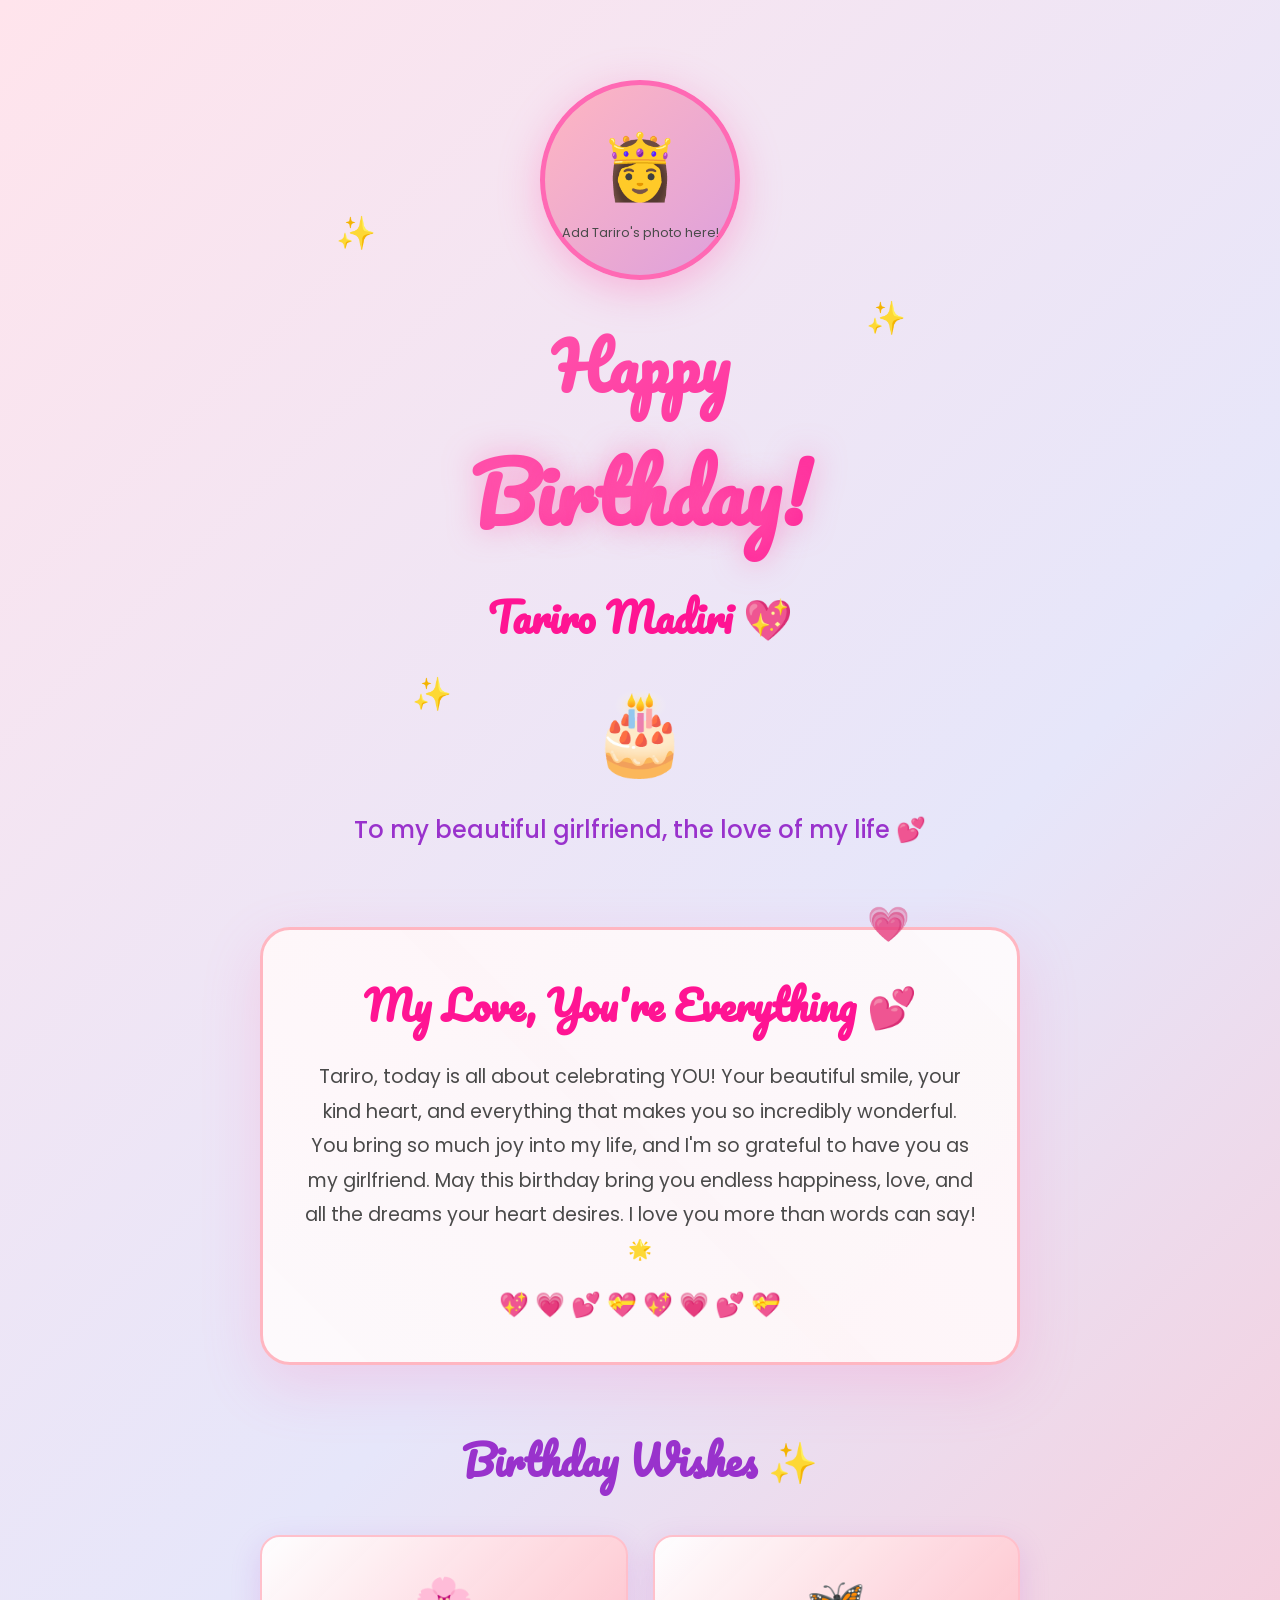
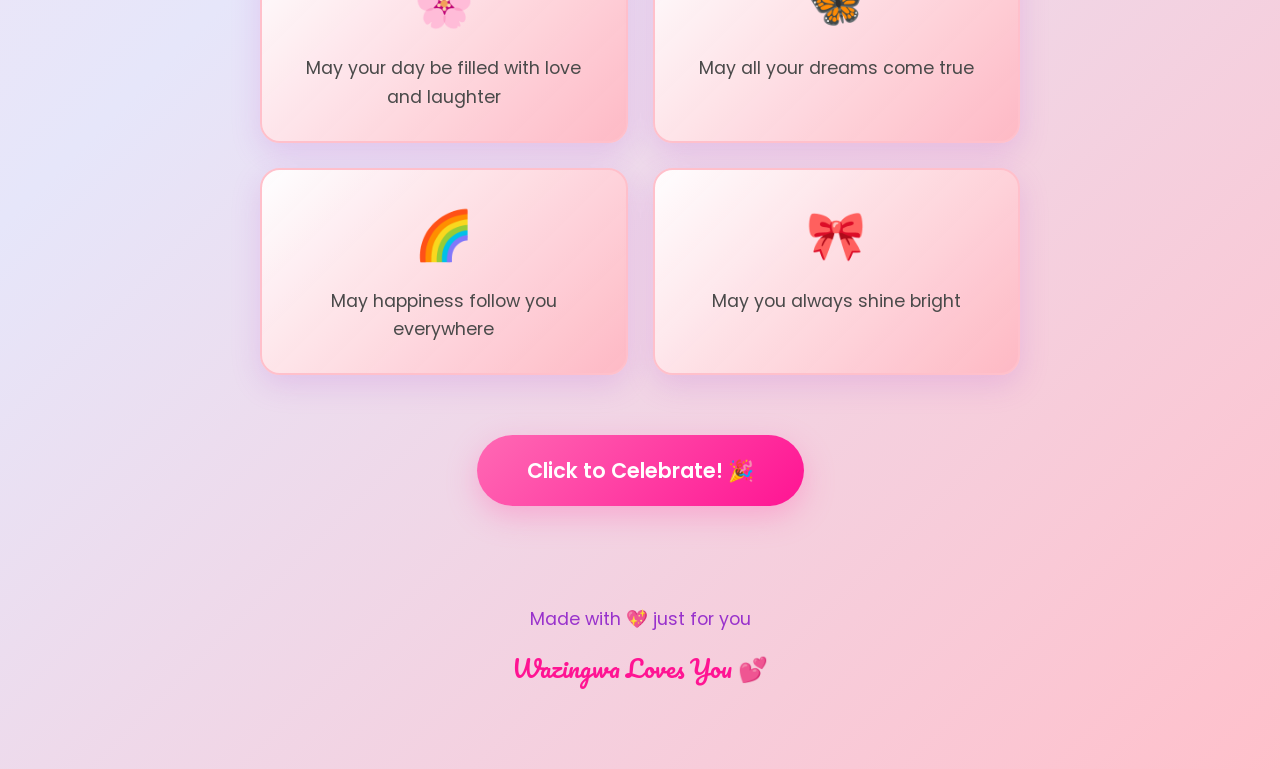
==== birthday-surprise/index.html @ 9240815d "Add birthday surprise website for Tariro with girly theme and animations" ====
<!DOCTYPE html>
<html lang="en">
<head>
  <meta charset="UTF-8" />
  <meta name="viewport" content="width=device-width, initial-scale=1.0" />
  <title>Happy Birthday Tariro! 🎂💖</title>
  <meta name="description" content="A special birthday surprise for Tariro Madiri!" />
  <meta name="theme-color" content="#ff69b4" />

  <!-- Fonts -->
  <link rel="preconnect" href="https://fonts.googleapis.com">
  <link rel="preconnect" href="https://fonts.gstatic.com" crossorigin>
  <link href="https://fonts.googleapis.com/css2?family=Pacifico&family=Poppins:wght@300;400;500;600;700&display=swap" rel="stylesheet">
  <link rel="stylesheet" href="style.css" />
</head>
<body>

  <div class="confetti-container" id="confetti"></div>

  <main class="birthday-container">
    
    <div class="birthday-header">
      <div class="sparkle sparkle-1">✨</div>
      <div class="sparkle sparkle-2">✨</div>
      <div class="sparkle sparkle-3">✨</div>
      
      <div class="photo-container">
        <img src="tariro.jpg" alt="Tariro Madiri" class="birthday-photo" onerror="this.style.display='none'; this.nextElementSibling.style.display='flex';" />
        <div class="photo-fallback">
          <span class="fallback-emoji">👸</span>
          <span class="fallback-text">Add Tariro's photo here!</span>
        </div>
      </div>
      
      <h1 class="birthday-title">
        <span class="title-line">Happy</span>
        <span class="title-line highlight">Birthday!</span>
      </h1>
      
      <h2 class="birthday-name">Tariro Madiri 💖</h2>
      
      <div class="cake-emoji">🎂</div>
      
      <p class="subtitle">To my beautiful girlfriend, the love of my life 💕</p>
    </div>

    <div class="message-card">
      <div class="card-content">
        <h2 class="card-title">My Love, You're Everything 💕</h2>
        <p class="card-text">
          Tariro, today is all about celebrating YOU! Your beautiful smile, your kind heart, and everything that makes you so incredibly wonderful.
          You bring so much joy into my life, and I'm so grateful to have you as my girlfriend.
          May this birthday bring you endless happiness, love, and all the dreams your heart desires. I love you more than words can say! 🌟
        </p>
        <div class="heart-rain">💖 💗 💕 💝 💖 💗 💕 💝</div>
      </div>
    </div>

    <div class="wishes-section">
      <h3 class="wishes-title">Birthday Wishes ✨</h3>
      
      <div class="wish-grid">
        <div class="wish-card">
          <span class="wish-icon">🌸</span>
          <p class="wish-text">May your day be filled with love and laughter</p>
        </div>
        <div class="wish-card">
          <span class="wish-icon">🦋</span>
          <p class="wish-text">May all your dreams come true</p>
        </div>
        <div class="wish-card">
          <span class="wish-icon">🌈</span>
          <p class="wish-text">May happiness follow you everywhere</p>
        </div>
        <div class="wish-card">
          <span class="wish-icon">🎀</span>
          <p class="wish-text">May you always shine bright</p>
        </div>
      </div>
    </div>

    <div class="celebration-section">
      <button class="celebrate-btn" id="celebrateBtn">
        <span class="btn-text">Click to Celebrate! 🎉</span>
      </button>
    </div>

    <div class="footer">
      <p>Made with 💖 just for you</p>
      <p class="love-message">Wazingwa Loves You 💕</p>
    </div>

  </main>

  <script src="script.js"></script>
</body>
</html>
---- birthday-surprise/style.css ----
* {
  margin: 0;
  padding: 0;
  box-sizing: border-box;
}

:root {
  --pink-light: #ffb6c1;
  --pink-medium: #ff69b4;
  --pink-dark: #ff1493;
  --purple-light: #dda0dd;
  --purple-medium: #ba55d3;
  --purple-dark: #9932cc;
  --pastel-pink: #ffc0cb;
  --pastel-purple: #e6e6fa;
  --pastel-lavender: #f5f5ff;
  --white: #ffffff;
  --text-dark: #4a4a4a;
  --gradient-pink: linear-gradient(135deg, #ff69b4 0%, #ff1493 100%);
  --gradient-purple: linear-gradient(135deg, #ba55d3 0%, #9932cc 100%);
  --gradient-rainbow: linear-gradient(135deg, #ff69b4 0%, #ff6b6b 25%, #ffd93d 50%, #6bcb77 75%, #4d96ff 100%);
}

body {
  font-family: 'Poppins', sans-serif;
  background: linear-gradient(135deg, #ffe4ec 0%, #e6e6fa 50%, #ffc0cb 100%);
  min-height: 100vh;
  overflow-x: hidden;
  position: relative;
}

.confetti-container {
  position: fixed;
  top: 0;
  left: 0;
  width: 100%;
  height: 100%;
  pointer-events: none;
  z-index: 1000;
  overflow: hidden;
}

.confetti {
  position: absolute;
  width: 10px;
  height: 10px;
  animation: confetti-fall linear forwards;
}

@keyframes confetti-fall {
  0% {
    transform: translateY(-100vh) rotate(0deg);
    opacity: 1;
  }
  100% {
    transform: translateY(100vh) rotate(720deg);
    opacity: 0;
  }
}

.birthday-container {
  max-width: 800px;
  margin: 0 auto;
  padding: 40px 20px;
  position: relative;
  z-index: 1;
}

.birthday-header {
  text-align: center;
  padding: 40px 20px;
  position: relative;
  animation: fadeInDown 1s ease-out;
}

.photo-container {
  width: 200px;
  height: 200px;
  margin: 0 auto 30px;
  position: relative;
  animation: photoFloat 3s ease-in-out infinite;
}

@keyframes photoFloat {
  0%, 100% {
    transform: translateY(0);
  }
  50% {
    transform: translateY(-10px);
  }
}

.birthday-photo {
  width: 100%;
  height: 100%;
  object-fit: cover;
  border-radius: 50%;
  border: 5px solid var(--pink-medium);
  box-shadow: 0 10px 40px rgba(255, 105, 180, 0.4);
  animation: photoGlow 2s ease-in-out infinite;
}

@keyframes photoGlow {
  0%, 100% {
    box-shadow: 0 10px 40px rgba(255, 105, 180, 0.4);
  }
  50% {
    box-shadow: 0 10px 60px rgba(255, 105, 180, 0.6);
  }
}

.photo-fallback {
  display: none;
  width: 100%;
  height: 100%;
  border-radius: 50%;
  background: linear-gradient(135deg, var(--pink-light) 0%, var(--purple-light) 100%);
  border: 5px solid var(--pink-medium);
  flex-direction: column;
  align-items: center;
  justify-content: center;
  box-shadow: 0 10px 40px rgba(255, 105, 180, 0.4);
}

.fallback-emoji {
  font-size: 4rem;
}

.fallback-text {
  font-size: 0.8rem;
  color: var(--text-dark);
  margin-top: 10px;
  padding: 0 10px;
  text-align: center;
}

.birthday-name {
  font-family: 'Pacifico', cursive;
  font-size: 2.5rem;
  color: var(--pink-dark);
  margin: 20px 0;
  animation: fadeIn 1s ease-out 0.3s both;
}

@keyframes fadeInDown {
  from {
    opacity: 0;
    transform: translateY(-30px);
  }
  to {
    opacity: 1;
    transform: translateY(0);
  }
}

.sparkle {
  position: absolute;
  font-size: 2rem;
  animation: sparkle 1.5s ease-in-out infinite;
}

.sparkle-1 {
  top: 20%;
  left: 10%;
  animation-delay: 0s;
}

.sparkle-2 {
  top: 30%;
  right: 15%;
  animation-delay: 0.5s;
}

.sparkle-3 {
  bottom: 20%;
  left: 20%;
  animation-delay: 1s;
}

@keyframes sparkle {
  0%, 100% {
    opacity: 0.3;
    transform: scale(0.8);
  }
  50% {
    opacity: 1;
    transform: scale(1.2);
  }
}

.birthday-title {
  font-family: 'Pacifico', cursive;
  font-size: 4rem;
  margin-bottom: 20px;
  background: var(--gradient-pink);
  -webkit-background-clip: text;
  -webkit-text-fill-color: transparent;
  background-clip: text;
  animation: titlePulse 2s ease-in-out infinite;
}

@keyframes titlePulse {
  0%, 100% {
    transform: scale(1);
  }
  50% {
    transform: scale(1.05);
  }
}

.title-line {
  display: block;
}

.highlight {
  font-size: 5rem;
  text-shadow: 0 0 30px rgba(255, 105, 180, 0.5);
}

.cake-emoji {
  font-size: 5rem;
  margin: 20px 0;
  animation: bounce 1s ease-in-out infinite;
}

@keyframes bounce {
  0%, 100% {
    transform: translateY(0);
  }
  50% {
    transform: translateY(-20px);
  }
}

.subtitle {
  font-size: 1.5rem;
  color: var(--purple-dark);
  font-weight: 500;
  margin-top: 20px;
  animation: fadeIn 1.5s ease-out 0.5s both;
}

@keyframes fadeIn {
  from {
    opacity: 0;
  }
  to {
    opacity: 1;
  }
}

.message-card {
  background: rgba(255, 255, 255, 0.9);
  border-radius: 30px;
  padding: 40px;
  margin: 40px 0;
  box-shadow: 0 20px 60px rgba(255, 105, 180, 0.2);
  border: 3px solid var(--pink-light);
  animation: slideUp 1s ease-out 0.3s both;
  position: relative;
  overflow: hidden;
}

@keyframes slideUp {
  from {
    opacity: 0;
    transform: translateY(50px);
  }
  to {
    opacity: 1;
    transform: translateY(0);
  }
}

.message-card::before {
  content: '';
  position: absolute;
  top: -50%;
  left: -50%;
  width: 200%;
  height: 200%;
  background: linear-gradient(
    45deg,
    transparent,
    rgba(255, 182, 193, 0.1),
    transparent
  );
  animation: shimmer 3s ease-in-out infinite;
}

@keyframes shimmer {
  0% {
    transform: translateX(-100%) rotate(45deg);
  }
  100% {
    transform: translateX(100%) rotate(45deg);
  }
}

.card-content {
  position: relative;
  z-index: 1;
}

.card-title {
  font-family: 'Pacifico', cursive;
  font-size: 2.5rem;
  color: var(--pink-dark);
  margin-bottom: 20px;
  text-align: center;
}

.card-text {
  font-size: 1.2rem;
  color: var(--text-dark);
  line-height: 1.8;
  text-align: center;
  margin-bottom: 20px;
}

.heart-rain {
  display: flex;
  justify-content: center;
  gap: 15px;
  font-size: 1.5rem;
  margin-top: 20px;
  animation: heartBeat 1.5s ease-in-out infinite;
}

@keyframes heartBeat {
  0%, 100% {
    transform: scale(1);
  }
  25% {
    transform: scale(1.1);
  }
  50% {
    transform: scale(1);
  }
  75% {
    transform: scale(1.1);
  }
}

.wishes-section {
  margin: 60px 0;
  animation: fadeIn 1s ease-out 0.6s both;
}

.wishes-title {
  font-family: 'Pacifico', cursive;
  font-size: 2.5rem;
  color: var(--purple-dark);
  text-align: center;
  margin-bottom: 40px;
}

.wish-grid {
  display: grid;
  grid-template-columns: repeat(auto-fit, minmax(250px, 1fr));
  gap: 25px;
}

.wish-card {
  background: linear-gradient(135deg, rgba(255, 255, 255, 0.95) 0%, rgba(255, 182, 193, 0.9) 100%);
  border-radius: 20px;
  padding: 30px;
  text-align: center;
  box-shadow: 0 10px 30px rgba(186, 85, 211, 0.2);
  border: 2px solid var(--pastel-pink);
  transition: transform 0.3s ease, box-shadow 0.3s ease;
  animation: float 3s ease-in-out infinite;
}

.wish-card:nth-child(1) {
  animation-delay: 0s;
}

.wish-card:nth-child(2) {
  animation-delay: 0.5s;
}

.wish-card:nth-child(3) {
  animation-delay: 1s;
}

.wish-card:nth-child(4) {
  animation-delay: 1.5s;
}

@keyframes float {
  0%, 100% {
    transform: translateY(0);
  }
  50% {
    transform: translateY(-10px);
  }
}

.wish-card:hover {
  transform: translateY(-15px) scale(1.05);
  box-shadow: 0 20px 40px rgba(255, 105, 180, 0.3);
}

.wish-icon {
  font-size: 3rem;
  display: block;
  margin-bottom: 15px;
}

.wish-text {
  font-size: 1.1rem;
  color: var(--text-dark);
  line-height: 1.6;
}

.celebration-section {
  text-align: center;
  margin: 60px 0;
  animation: fadeIn 1s ease-out 0.8s both;
}

.celebrate-btn {
  font-family: 'Poppins', sans-serif;
  font-size: 1.3rem;
  font-weight: 600;
  padding: 20px 50px;
  border: none;
  border-radius: 50px;
  background: var(--gradient-pink);
  color: white;
  cursor: pointer;
  box-shadow: 0 10px 30px rgba(255, 105, 180, 0.4);
  transition: all 0.3s ease;
  position: relative;
  overflow: hidden;
}

.celebrate-btn::before {
  content: '';
  position: absolute;
  top: 0;
  left: -100%;
  width: 100%;
  height: 100%;
  background: linear-gradient(90deg, transparent, rgba(255, 255, 255, 0.3), transparent);
  transition: left 0.5s ease;
}

.celebrate-btn:hover::before {
  left: 100%;
}

.celebrate-btn:hover {
  transform: translateY(-5px) scale(1.05);
  box-shadow: 0 15px 40px rgba(255, 105, 180, 0.5);
}

.celebrate-btn:active {
  transform: translateY(-2px) scale(1.02);
}

.btn-text {
  position: relative;
  z-index: 1;
}

.footer {
  text-align: center;
  padding: 40px 20px;
  color: var(--purple-dark);
  font-size: 1.1rem;
  animation: fadeIn 1s ease-out 1s both;
}

.love-message {
  font-family: 'Pacifico', cursive;
  font-size: 1.5rem;
  color: var(--pink-dark);
  margin-top: 15px;
  animation: heartbeat 1.5s ease-in-out infinite;
}

@keyframes heartbeat {
  0%, 100% {
    transform: scale(1);
  }
  25% {
    transform: scale(1.1);
  }
  50% {
    transform: scale(1);
  }
  75% {
    transform: scale(1.1);
  }
}

/* Responsive Design */
@media (max-width: 768px) {
  .birthday-container {
    padding: 20px 15px;
  }

  .birthday-header {
    padding: 30px 15px;
  }

  .photo-container {
    width: 150px;
    height: 150px;
  }

  .birthday-title {
    font-size: 2.5rem;
  }

  .highlight {
    font-size: 3rem;
  }

  .birthday-name {
    font-size: 1.8rem;
  }

  .cake-emoji {
    font-size: 3.5rem;
  }

  .subtitle {
    font-size: 1rem;
    padding: 0 10px;
  }

  .message-card {
    padding: 25px 20px;
    margin: 30px 0;
  }

  .card-title {
    font-size: 1.8rem;
  }

  .card-text {
    font-size: 1rem;
    line-height: 1.6;
  }

  .heart-rain {
    font-size: 1.2rem;
    gap: 10px;
  }

  .wishes-section {
    margin: 40px 0;
  }

  .wishes-title {
    font-size: 1.8rem;
    margin-bottom: 25px;
  }

  .wish-grid {
    grid-template-columns: 1fr;
    gap: 20px;
  }

  .wish-card {
    padding: 25px 20px;
  }

  .wish-icon {
    font-size: 2.5rem;
  }

  .wish-text {
    font-size: 1rem;
  }

  .celebration-section {
    margin: 40px 0;
  }

  .celebrate-btn {
    font-size: 1.1rem;
    padding: 15px 35px;
    width: 100%;
    max-width: 300px;
  }

  .footer {
    font-size: 0.9rem;
    padding: 30px 15px;
  }

  .love-message {
    font-size: 1.2rem;
  }

  .sparkle {
    font-size: 1.5rem;
  }
}

@media (max-width: 480px) {
  .photo-container {
    width: 120px;
    height: 120px;
  }

  .birthday-title {
    font-size: 2rem;
  }

  .highlight {
    font-size: 2.5rem;
  }

  .birthday-name {
    font-size: 1.5rem;
  }

  .cake-emoji {
    font-size: 3rem;
  }

  .subtitle {
    font-size: 0.9rem;
  }

  .card-title {
    font-size: 1.5rem;
  }

  .card-text {
    font-size: 0.95rem;
  }

  .wishes-title {
    font-size: 1.5rem;
  }

  .wish-card {
    padding: 20px 15px;
  }

  .wish-icon {
    font-size: 2rem;
  }

  .wish-text {
    font-size: 0.95rem;
  }

  .celebrate-btn {
    font-size: 1rem;
    padding: 12px 30px;
  }

  .love-message {
    font-size: 1rem;
  }
}

/* Celebration Animation */
.celebrating .celebrate-btn {
  animation: celebrateBtn 0.5s ease-in-out infinite;
}

@keyframes celebrateBtn {
  0%, 100% {
    transform: rotate(-3deg) scale(1);
  }
  50% {
    transform: rotate(3deg) scale(1.1);
  }
}

/* Extra confetti burst */
.confetti-burst {
  position: fixed;
  width: 20px;
  height: 20px;
  animation: burst 1s ease-out forwards;
  pointer-events: none;
  z-index: 1001;
}

@keyframes burst {
  0% {
    transform: scale(0) rotate(0deg);
    opacity: 1;
  }
  100% {
    transform: scale(2) rotate(360deg);
    opacity: 0;
  }
}
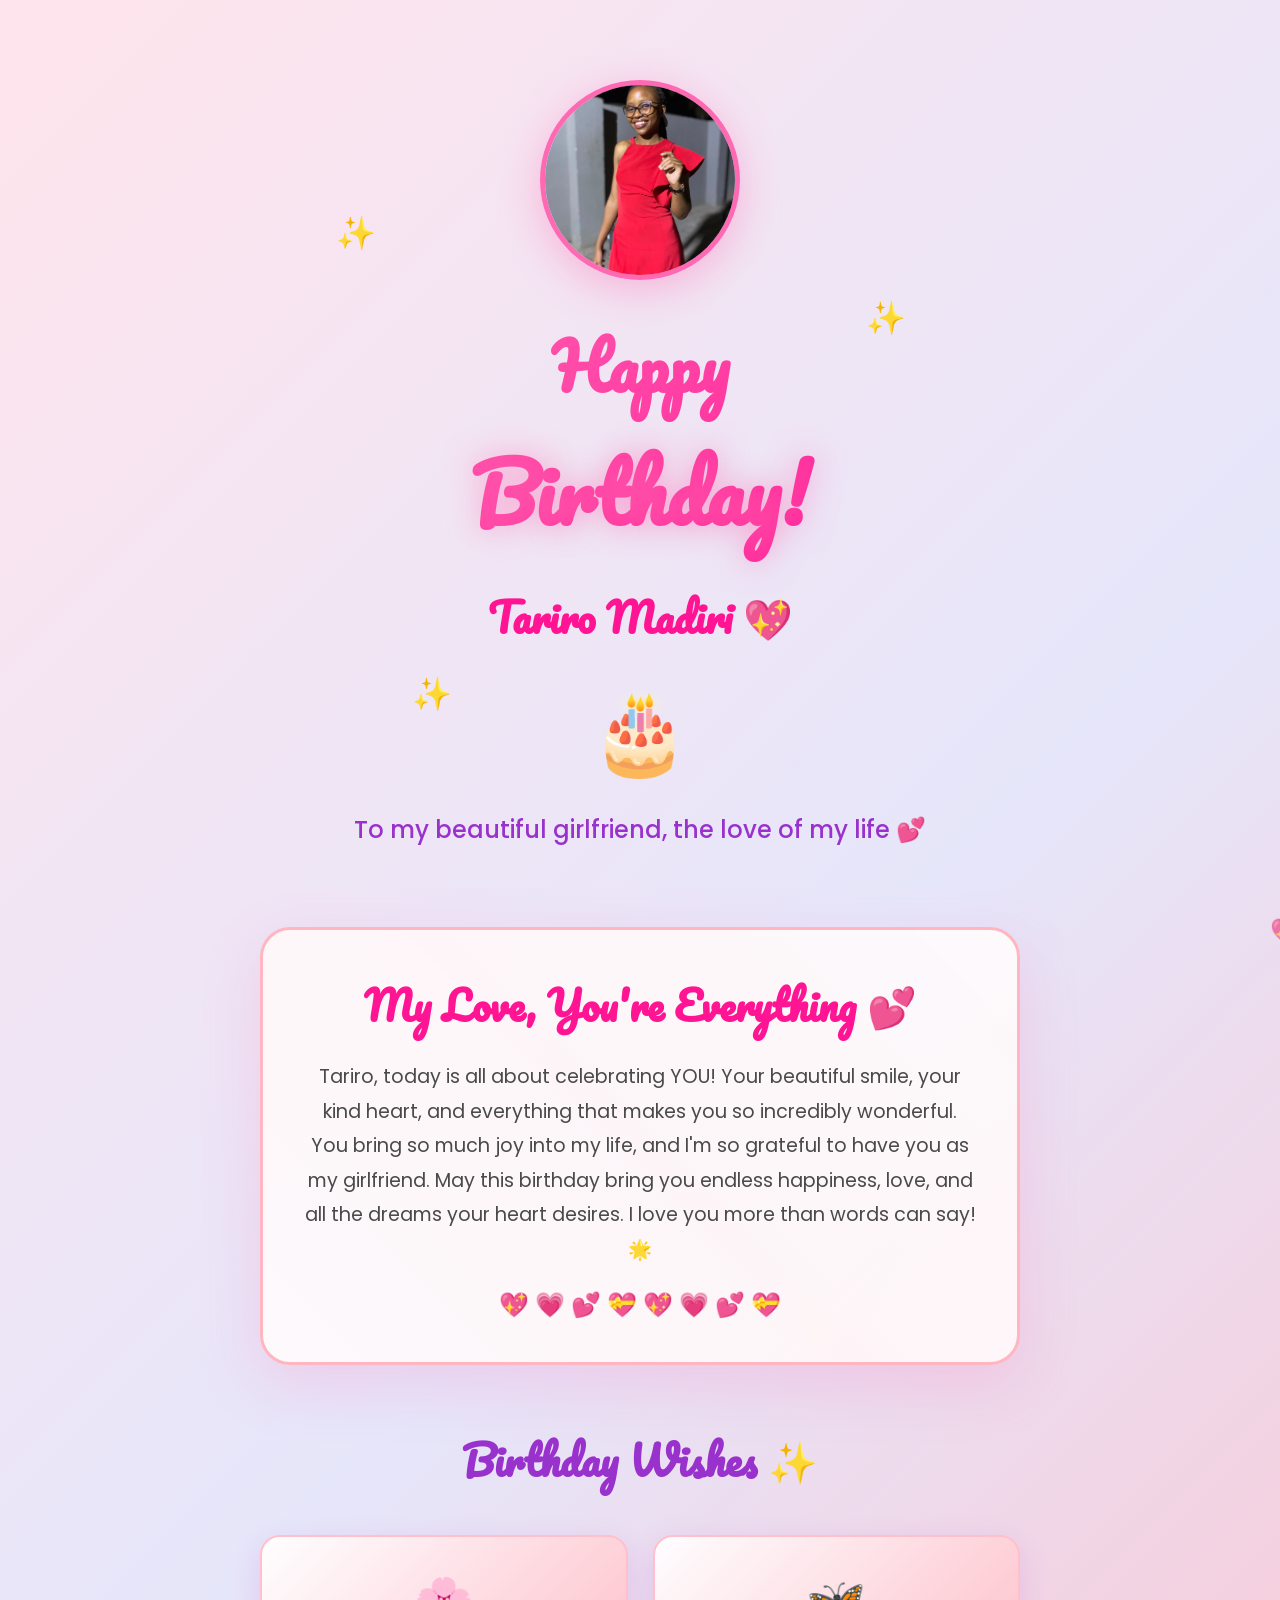
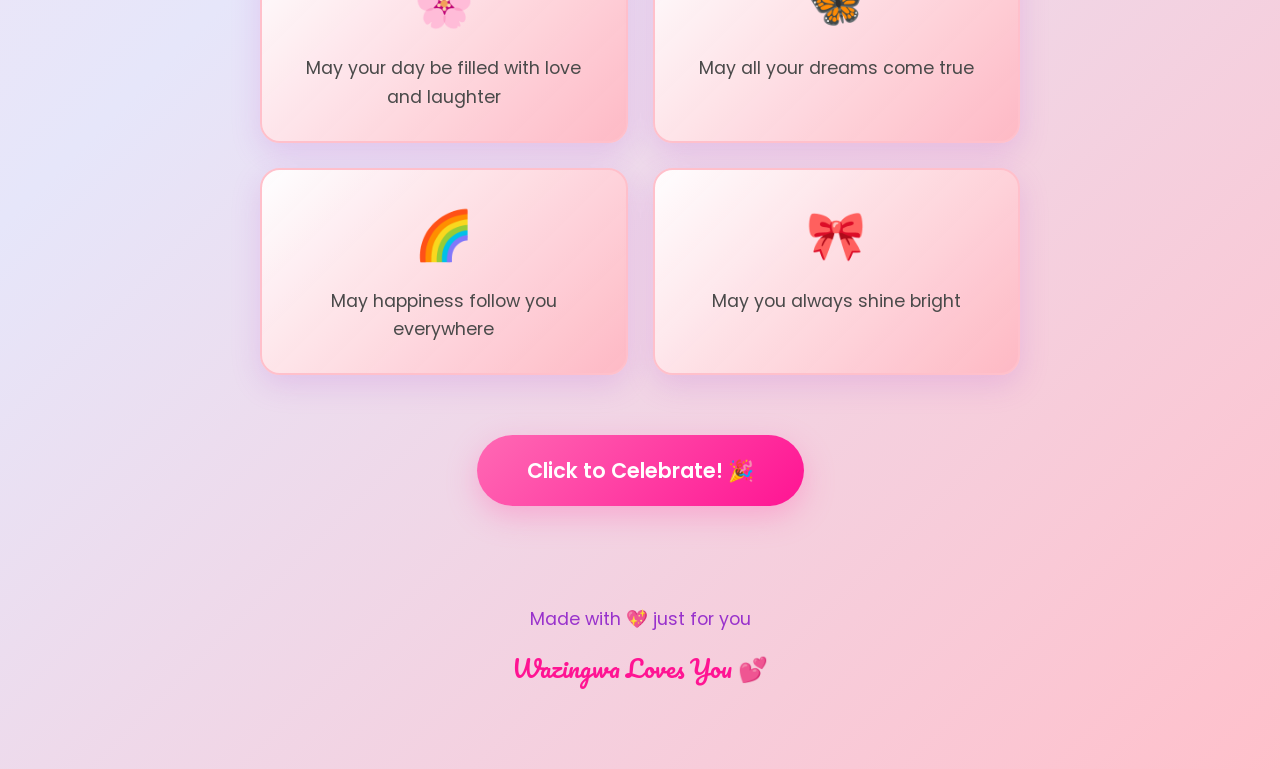
==== commit 4f4679a5: "Update birthday site to use Tariro's photo" ====
--- a/birthday-surprise/index.html
+++ b/birthday-surprise/index.html
@@ -25,7 +25,7 @@
       <div class="sparkle sparkle-3">✨</div>
       
       <div class="photo-container">
-        <img src="tariro.jpg" alt="Tariro Madiri" class="birthday-photo" onerror="this.style.display='none'; this.nextElementSibling.style.display='flex';" />
+        <img src="IMG-20260907-WA0000.jpg" alt="Tariro Madiri" class="birthday-photo" onerror="this.style.display='none'; this.nextElementSibling.style.display='flex';" />
         <div class="photo-fallback">
           <span class="fallback-emoji">👸</span>
           <span class="fallback-text">Add Tariro's photo here!</span>
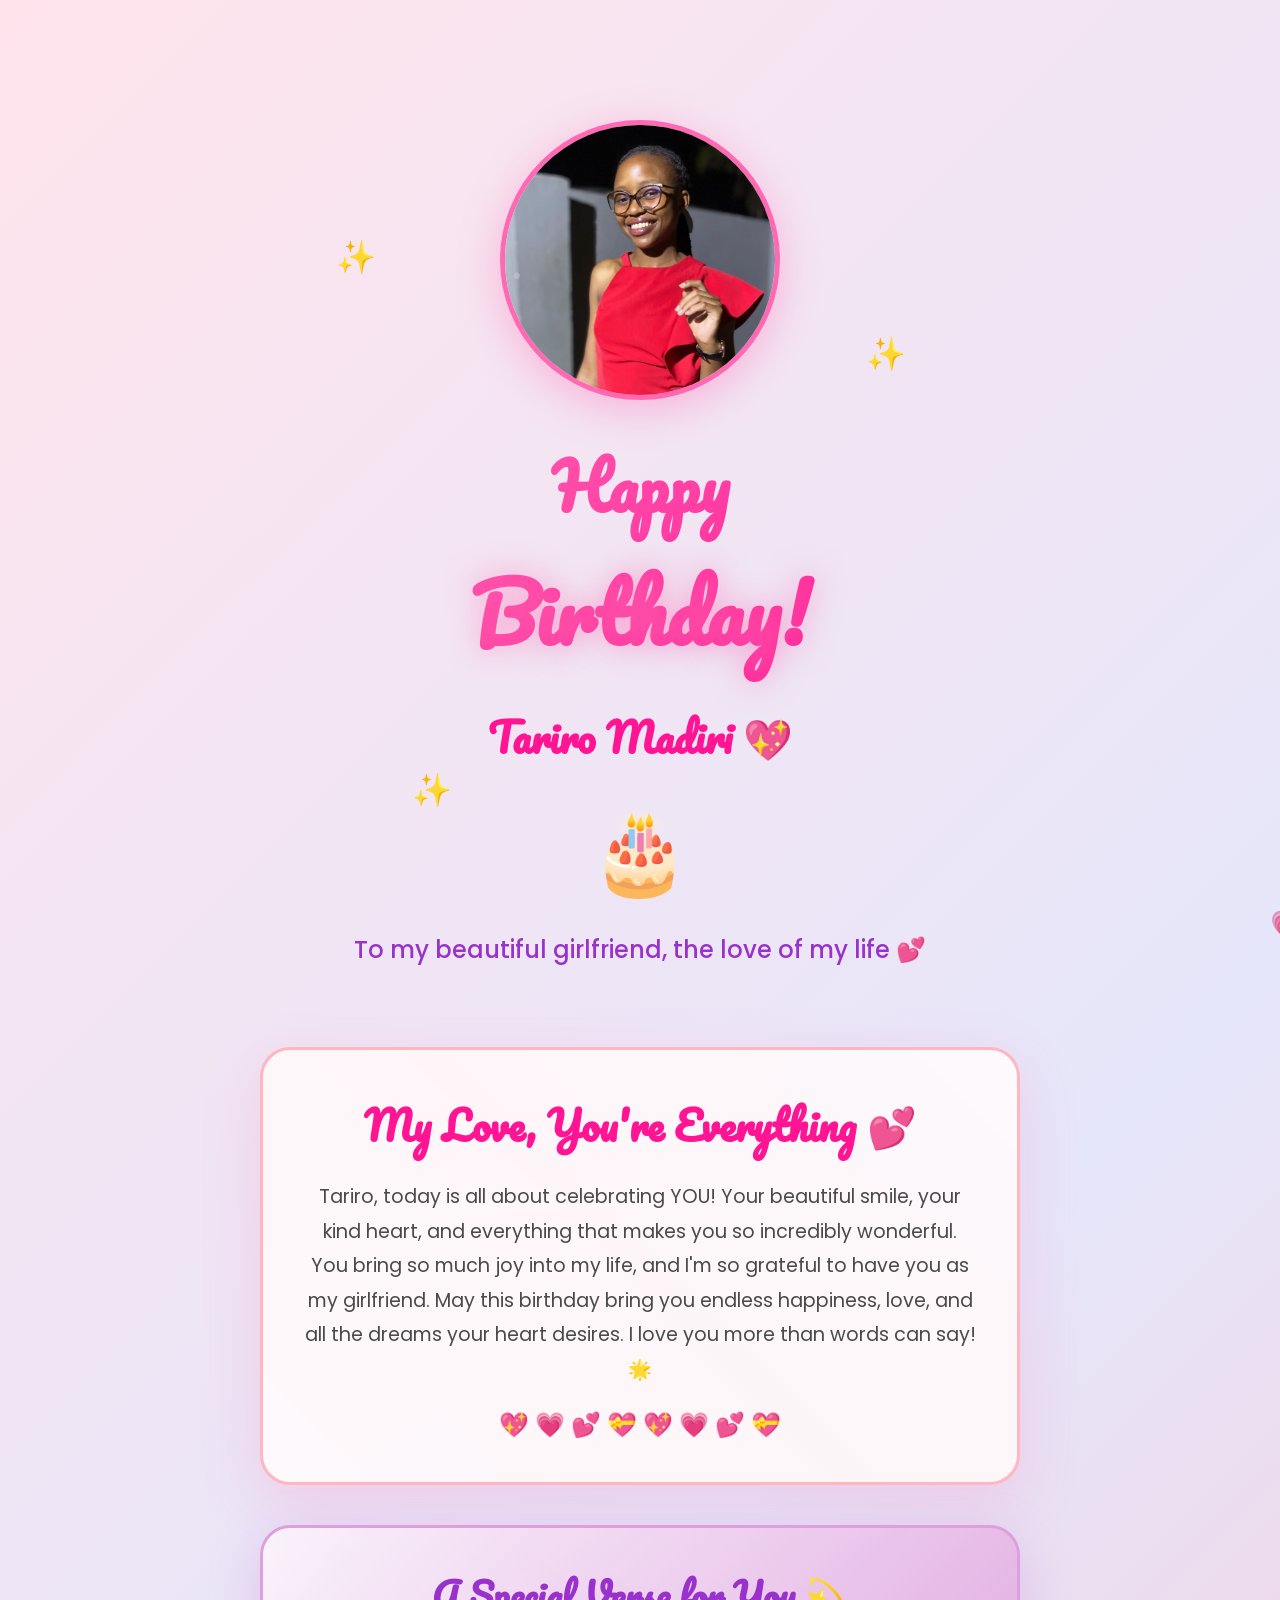
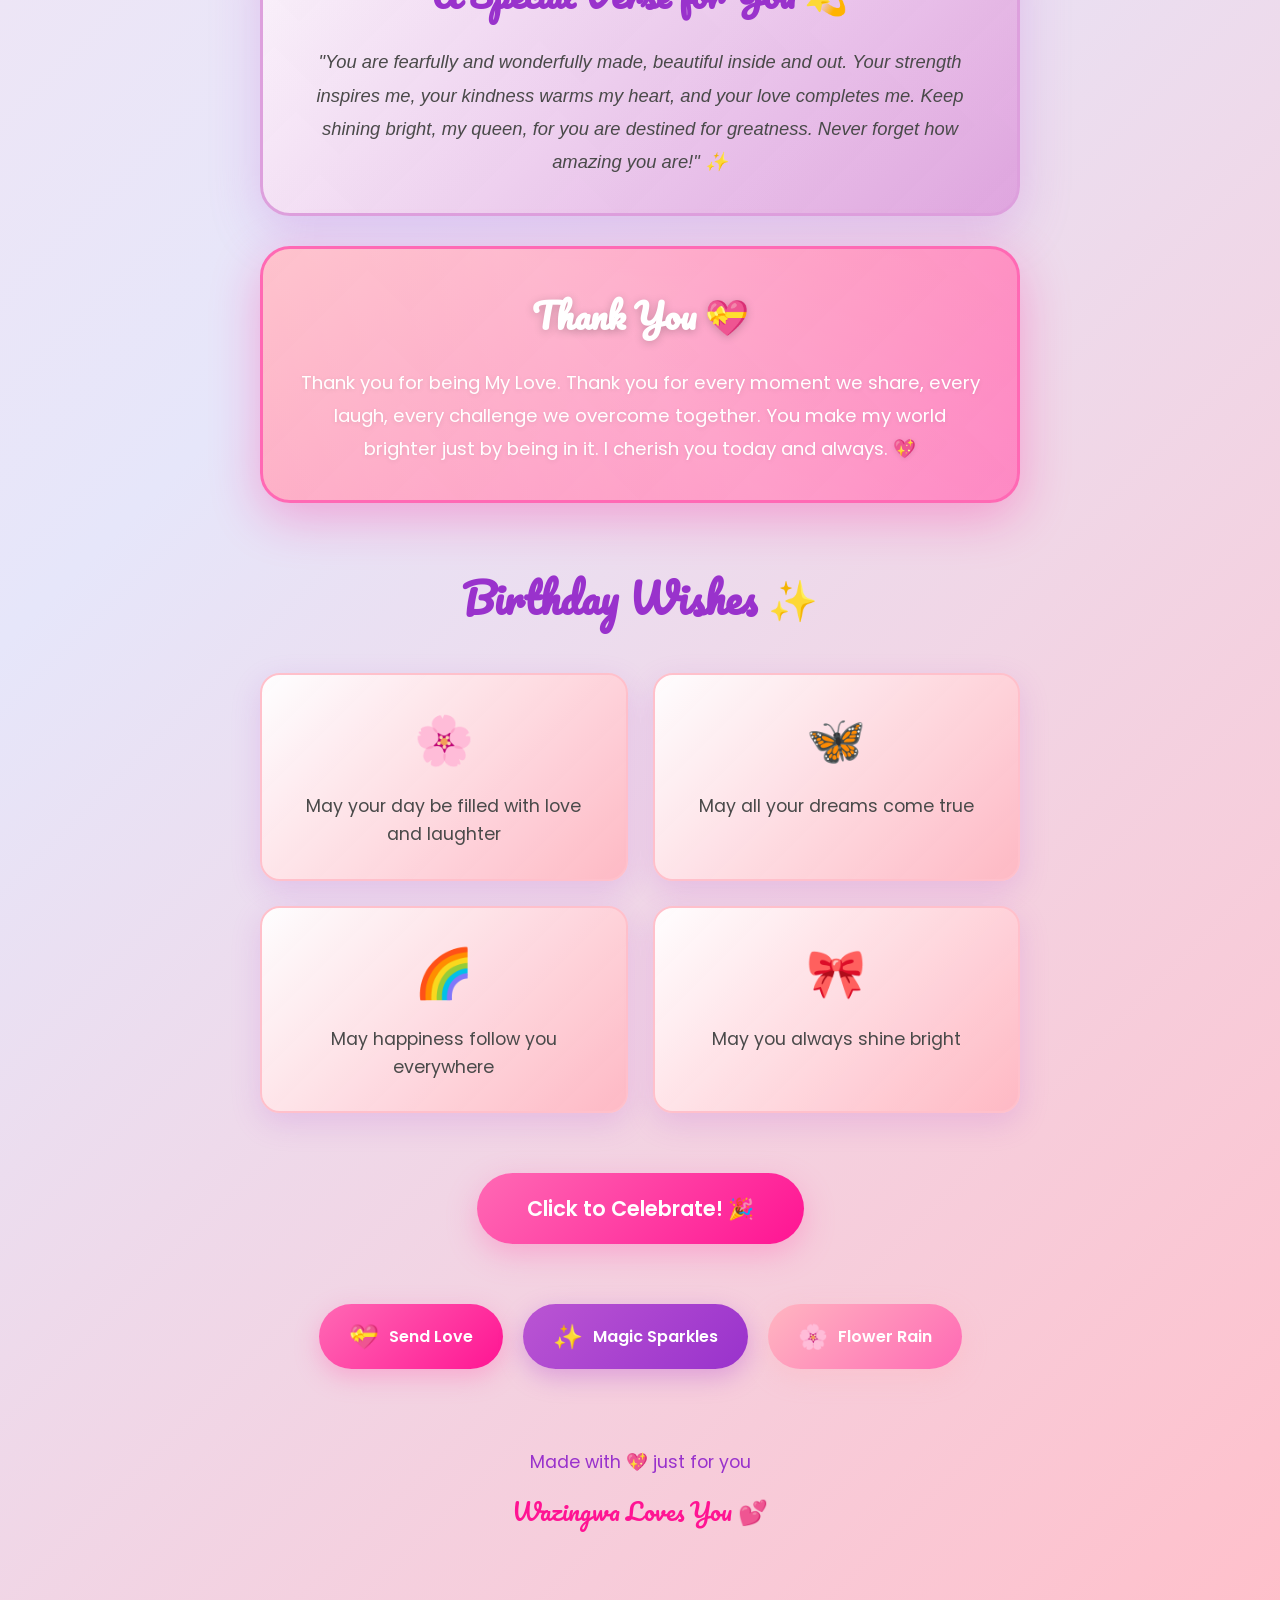
==== commit c78bd82a: "Add special verse, thank you message, and interactive surprise buttons with animations" ====
--- a/birthday-surprise/index.html
+++ b/birthday-surprise/index.html
@@ -56,6 +56,26 @@
       </div>
     </div>
 
+    <div class="verse-card">
+      <div class="verse-content">
+        <h3 class="verse-title">A Special Verse for You 💫</h3>
+        <p class="verse-text">
+          "You are fearfully and wonderfully made, beautiful inside and out. Your strength inspires me, your kindness warms my heart, and your love completes me.
+          Keep shining bright, my queen, for you are destined for greatness. Never forget how amazing you are!" ✨
+        </p>
+      </div>
+    </div>
+
+    <div class="love-card">
+      <div class="love-content">
+        <h3 class="love-title">Thank You 💝</h3>
+        <p class="love-text">
+          Thank you for being My Love. Thank you for every moment we share, every laugh, every challenge we overcome together.
+          You make my world brighter just by being in it. I cherish you today and always. 💖
+        </p>
+      </div>
+    </div>
+
     <div class="wishes-section">
       <h3 class="wishes-title">Birthday Wishes ✨</h3>
       
@@ -85,6 +105,21 @@
       </button>
     </div>
 
+    <div class="surprise-buttons">
+      <button class="surprise-btn surprise-btn-1" id="surpriseBtn1">
+        <span class="surprise-icon">💝</span>
+        <span class="surprise-text">Send Love</span>
+      </button>
+      <button class="surprise-btn surprise-btn-2" id="surpriseBtn2">
+        <span class="surprise-icon">✨</span>
+        <span class="surprise-text">Magic Sparkles</span>
+      </button>
+      <button class="surprise-btn surprise-btn-3" id="surpriseBtn3">
+        <span class="surprise-icon">🌸</span>
+        <span class="surprise-text">Flower Rain</span>
+      </button>
+    </div>
+
     <div class="footer">
       <p>Made with 💖 just for you</p>
       <p class="love-message">Wazingwa Loves You 💕</p>
--- a/birthday-surprise/style.css
+++ b/birthday-surprise/style.css
@@ -74,9 +74,9 @@
 }
 
 .photo-container {
-  width: 200px;
-  height: 200px;
-  margin: 0 auto 30px;
+  width: 280px;
+  height: 280px;
+  margin: 40px auto 30px;
   position: relative;
   animation: photoFloat 3s ease-in-out infinite;
 }
@@ -327,6 +327,168 @@
   animation: heartBeat 1.5s ease-in-out infinite;
 }
 
+.verse-card {
+  background: linear-gradient(135deg, rgba(255, 255, 255, 0.95) 0%, rgba(221, 160, 221, 0.9) 100%);
+  border-radius: 30px;
+  padding: 35px;
+  margin: 30px 0;
+  box-shadow: 0 15px 50px rgba(186, 85, 211, 0.25);
+  border: 3px solid var(--purple-light);
+  animation: slideUp 1s ease-out 0.5s both;
+  position: relative;
+  overflow: hidden;
+}
+
+.verse-card::before {
+  content: '';
+  position: absolute;
+  top: -50%;
+  left: -50%;
+  width: 200%;
+  height: 200%;
+  background: linear-gradient(
+    45deg,
+    transparent,
+    rgba(221, 160, 221, 0.15),
+    transparent
+  );
+  animation: shimmer 4s ease-in-out infinite;
+}
+
+.verse-content {
+  position: relative;
+  z-index: 1;
+}
+
+.verse-title {
+  font-family: 'Pacifico', cursive;
+  font-size: 2.2rem;
+  color: var(--purple-dark);
+  margin-bottom: 20px;
+  text-align: center;
+}
+
+.verse-text {
+  font-size: 1.15rem;
+  color: var(--text-dark);
+  line-height: 1.8;
+  text-align: center;
+  font-style: italic;
+}
+
+.love-card {
+  background: linear-gradient(135deg, rgba(255, 182, 193, 0.95) 0%, rgba(255, 105, 180, 0.9) 100%);
+  border-radius: 30px;
+  padding: 35px;
+  margin: 30px 0;
+  box-shadow: 0 15px 50px rgba(255, 20, 147, 0.3);
+  border: 3px solid var(--pink-medium);
+  animation: slideUp 1s ease-out 0.7s both;
+  position: relative;
+  overflow: hidden;
+}
+
+.love-card::before {
+  content: '';
+  position: absolute;
+  top: -50%;
+  left: -50%;
+  width: 200%;
+  height: 200%;
+  background: linear-gradient(
+    45deg,
+    transparent,
+    rgba(255, 255, 255, 0.2),
+    transparent
+  );
+  animation: shimmer 3s ease-in-out infinite;
+}
+
+.love-content {
+  position: relative;
+  z-index: 1;
+}
+
+.love-title {
+  font-family: 'Pacifico', cursive;
+  font-size: 2.2rem;
+  color: white;
+  margin-bottom: 20px;
+  text-align: center;
+  text-shadow: 0 2px 10px rgba(0, 0, 0, 0.2);
+}
+
+.love-text {
+  font-size: 1.15rem;
+  color: white;
+  line-height: 1.8;
+  text-align: center;
+  text-shadow: 0 1px 5px rgba(0, 0, 0, 0.1);
+}
+
+.surprise-buttons {
+  display: flex;
+  justify-content: center;
+  gap: 20px;
+  margin: 40px 0;
+  flex-wrap: wrap;
+  animation: fadeIn 1s ease-out 0.9s both;
+}
+
+.surprise-btn {
+  font-family: 'Poppins', sans-serif;
+  font-size: 1rem;
+  font-weight: 600;
+  padding: 15px 30px;
+  border: none;
+  border-radius: 50px;
+  cursor: pointer;
+  transition: all 0.3s ease;
+  position: relative;
+  overflow: hidden;
+  display: flex;
+  align-items: center;
+  gap: 10px;
+  min-width: 140px;
+  justify-content: center;
+}
+
+.surprise-btn-1 {
+  background: linear-gradient(135deg, #ff69b4 0%, #ff1493 100%);
+  color: white;
+  box-shadow: 0 8px 25px rgba(255, 105, 180, 0.4);
+}
+
+.surprise-btn-2 {
+  background: linear-gradient(135deg, #ba55d3 0%, #9932cc 100%);
+  color: white;
+  box-shadow: 0 8px 25px rgba(186, 85, 211, 0.4);
+}
+
+.surprise-btn-3 {
+  background: linear-gradient(135deg, #ffb6c1 0%, #ff69b4 100%);
+  color: white;
+  box-shadow: 0 8px 25px rgba(255, 182, 193, 0.4);
+}
+
+.surprise-btn:hover {
+  transform: translateY(-5px) scale(1.05);
+  box-shadow: 0 12px 35px rgba(255, 105, 180, 0.5);
+}
+
+.surprise-btn:active {
+  transform: translateY(-2px) scale(1.02);
+}
+
+.surprise-icon {
+  font-size: 1.5rem;
+}
+
+.surprise-text {
+  position: relative;
+  z-index: 1;
+}
+
 @keyframes heartBeat {
   0%, 100% {
     transform: scale(1);
@@ -507,8 +669,9 @@
   }
 
   .photo-container {
-    width: 150px;
-    height: 150px;
+    width: 220px;
+    height: 220px;
+    margin: 30px auto 25px;
   }
 
   .birthday-title {
@@ -544,6 +707,37 @@
   .card-text {
     font-size: 1rem;
     line-height: 1.6;
+  }
+
+  .verse-card,
+  .love-card {
+    padding: 25px 20px;
+    margin: 25px 0;
+  }
+
+  .verse-title,
+  .love-title {
+    font-size: 1.6rem;
+  }
+
+  .verse-text,
+  .love-text {
+    font-size: 1rem;
+  }
+
+  .surprise-buttons {
+    gap: 15px;
+    margin: 30px 0;
+  }
+
+  .surprise-btn {
+    font-size: 0.9rem;
+    padding: 12px 20px;
+    min-width: 120px;
+  }
+
+  .surprise-icon {
+    font-size: 1.2rem;
   }
 
   .heart-rain {
@@ -604,8 +798,9 @@
 
 @media (max-width: 480px) {
   .photo-container {
-    width: 120px;
-    height: 120px;
+    width: 180px;
+    height: 180px;
+    margin: 25px auto 20px;
   }
 
   .birthday-title {
@@ -655,6 +850,37 @@
   .celebrate-btn {
     font-size: 1rem;
     padding: 12px 30px;
+  }
+
+  .verse-card,
+  .love-card {
+    padding: 20px 15px;
+    margin: 20px 0;
+  }
+
+  .verse-title,
+  .love-title {
+    font-size: 1.4rem;
+  }
+
+  .verse-text,
+  .love-text {
+    font-size: 0.95rem;
+  }
+
+  .surprise-buttons {
+    gap: 10px;
+    margin: 25px 0;
+  }
+
+  .surprise-btn {
+    font-size: 0.85rem;
+    padding: 10px 15px;
+    min-width: 100px;
+  }
+
+  .surprise-icon {
+    font-size: 1rem;
   }
 
   .love-message {
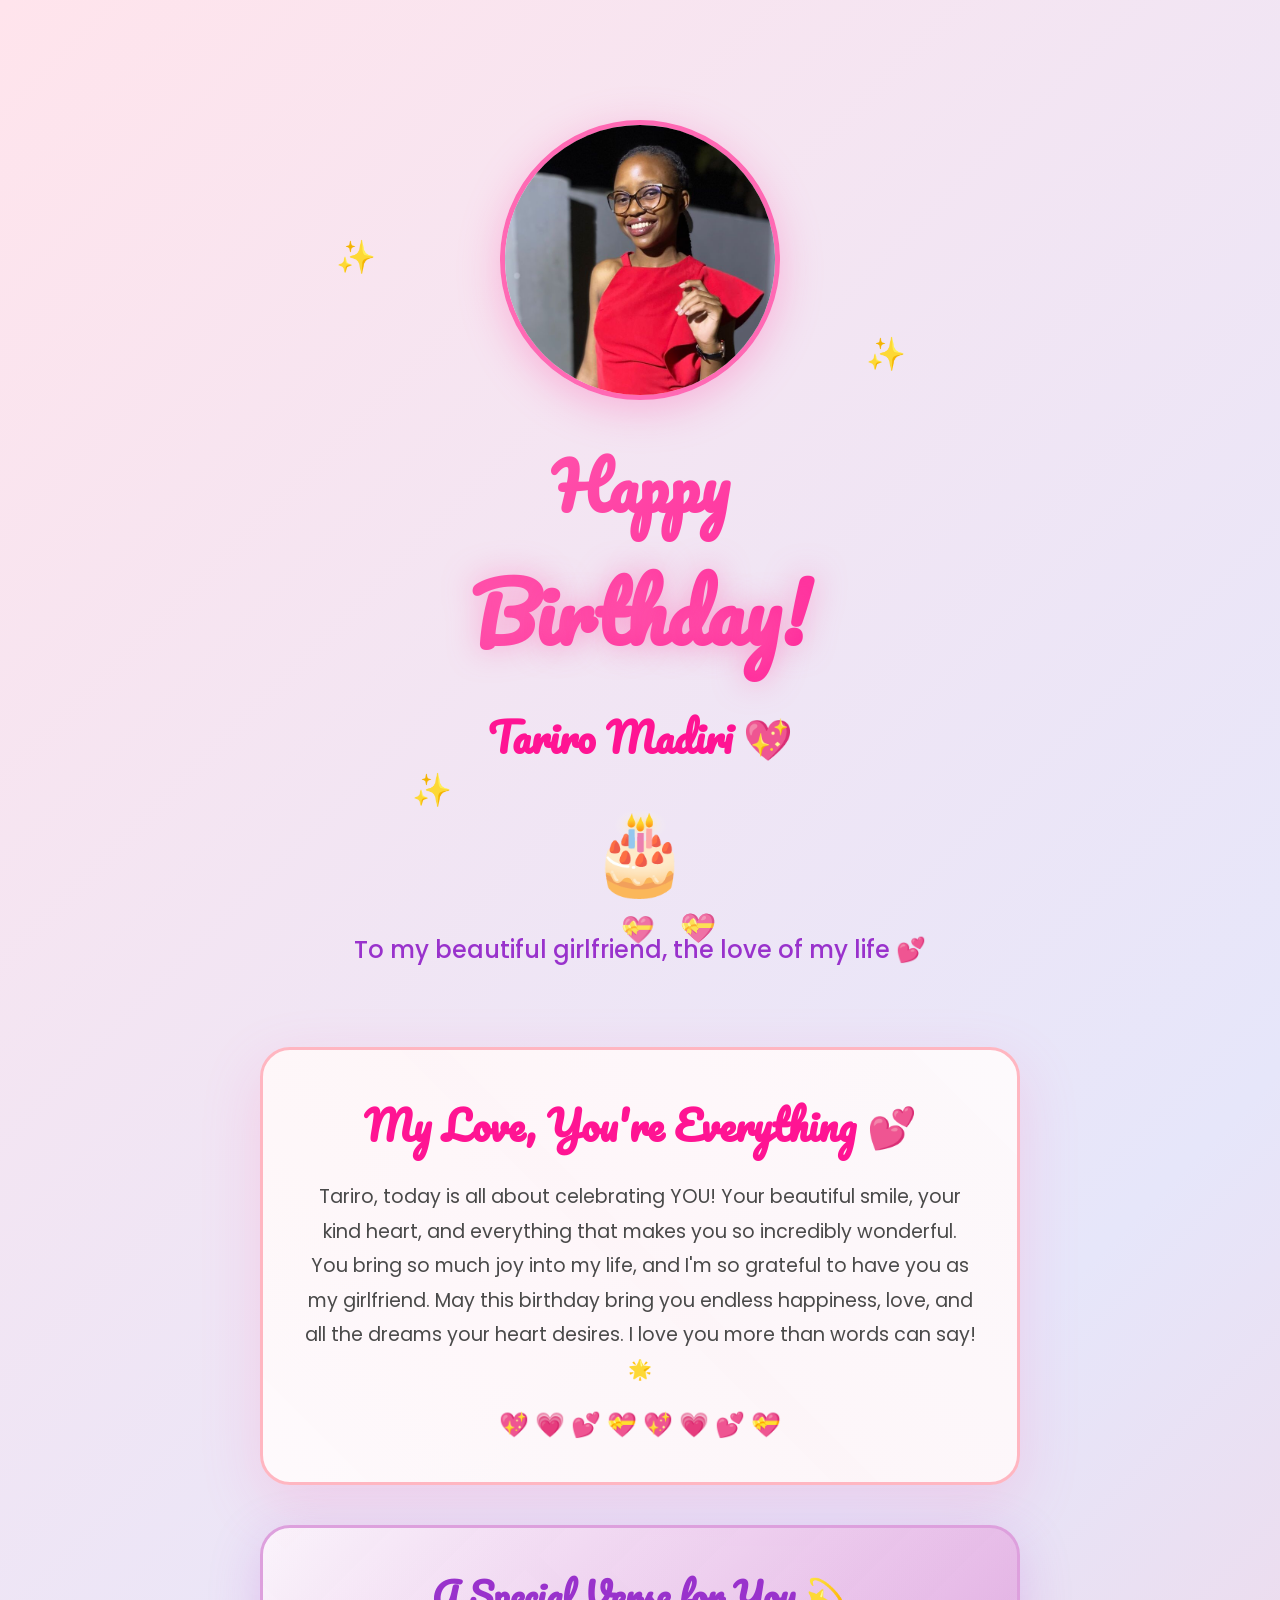
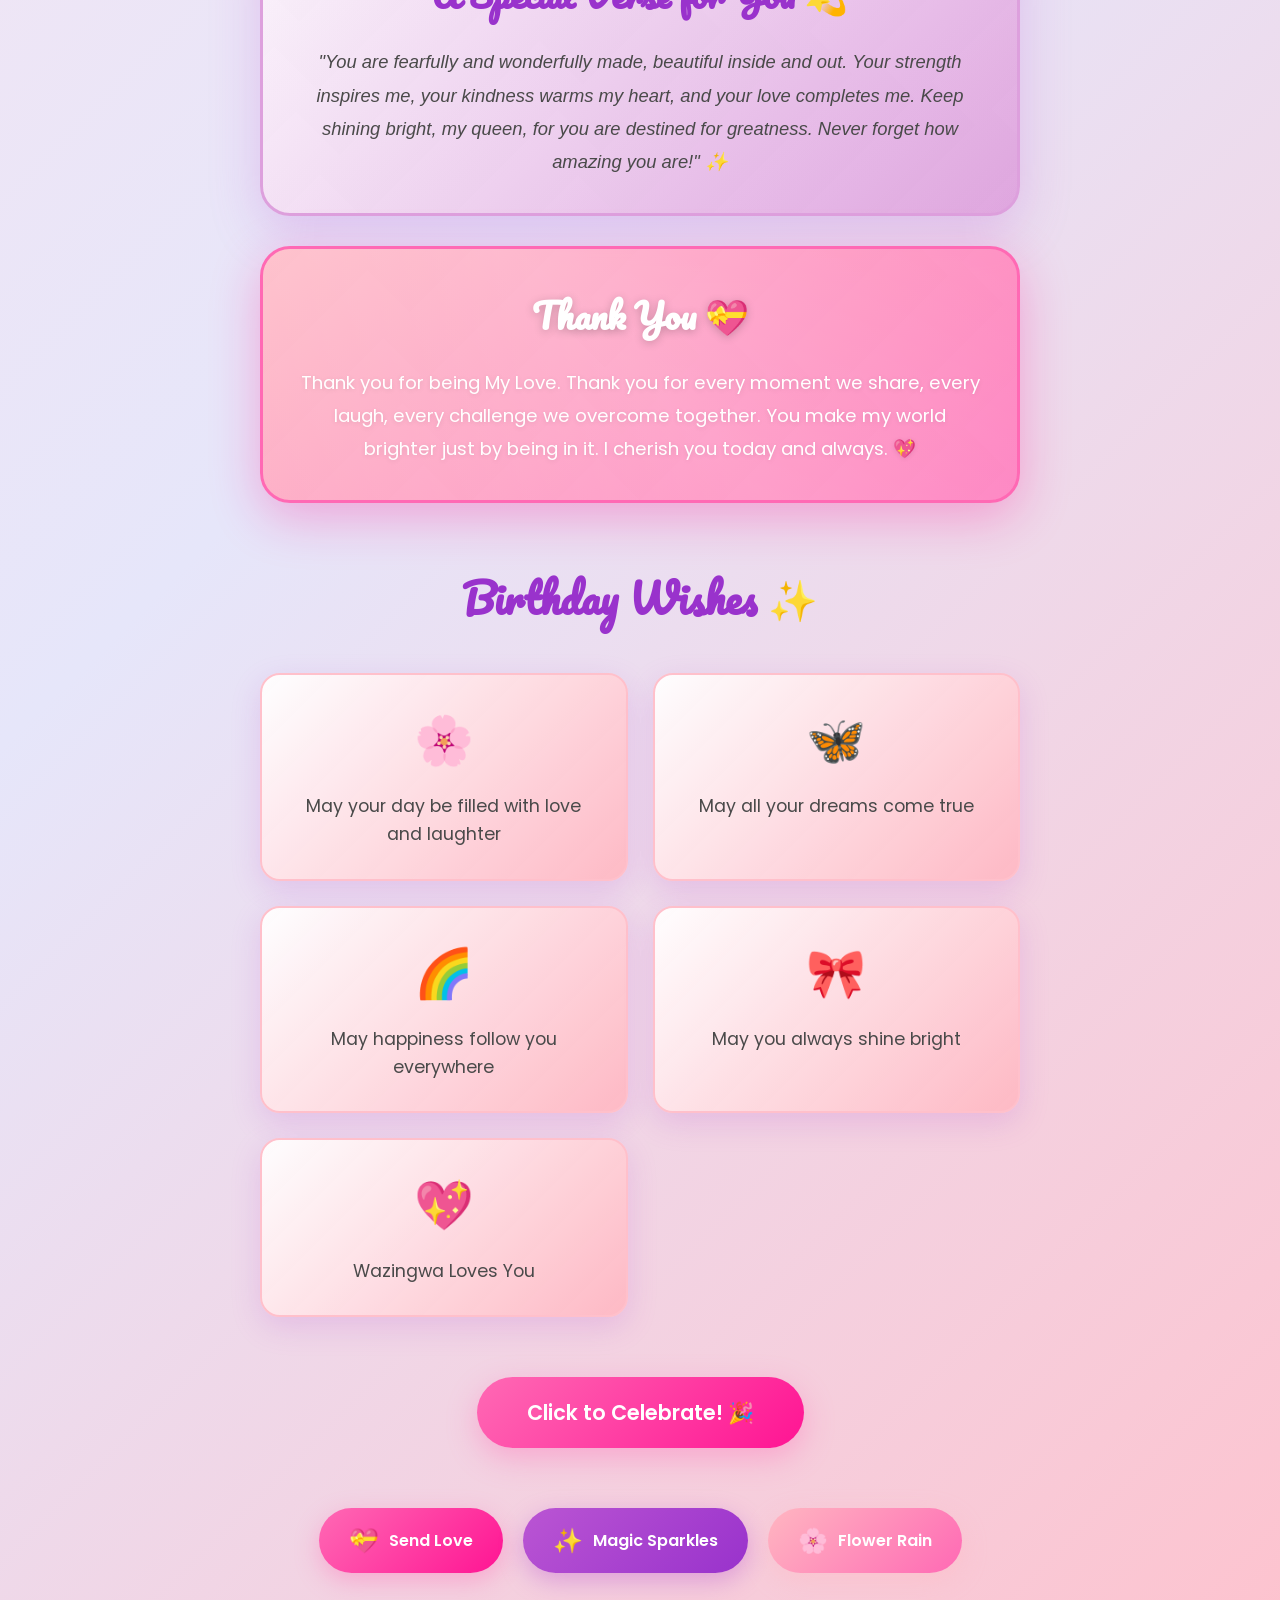
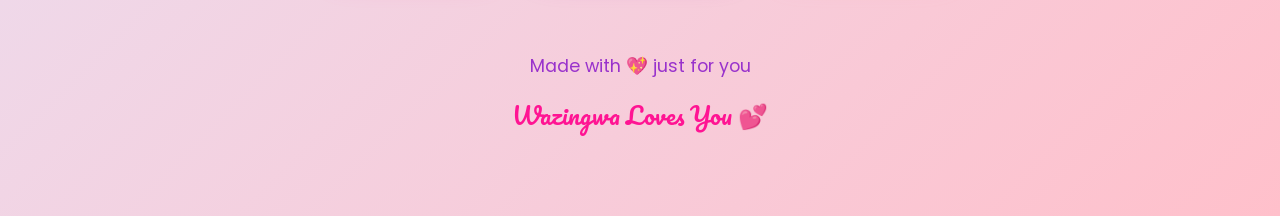
==== commit d77ba788: "Add 'Wazingwa Loves You' to birthday wishes" ====
--- a/birthday-surprise/index.html
+++ b/birthday-surprise/index.html
@@ -96,6 +96,10 @@
           <span class="wish-icon">🎀</span>
           <p class="wish-text">May you always shine bright</p>
         </div>
+        <div class="wish-card">
+          <span class="wish-icon">💖</span>
+          <p class="wish-text">Wazingwa Loves You</p>
+        </div>
       </div>
     </div>
 
